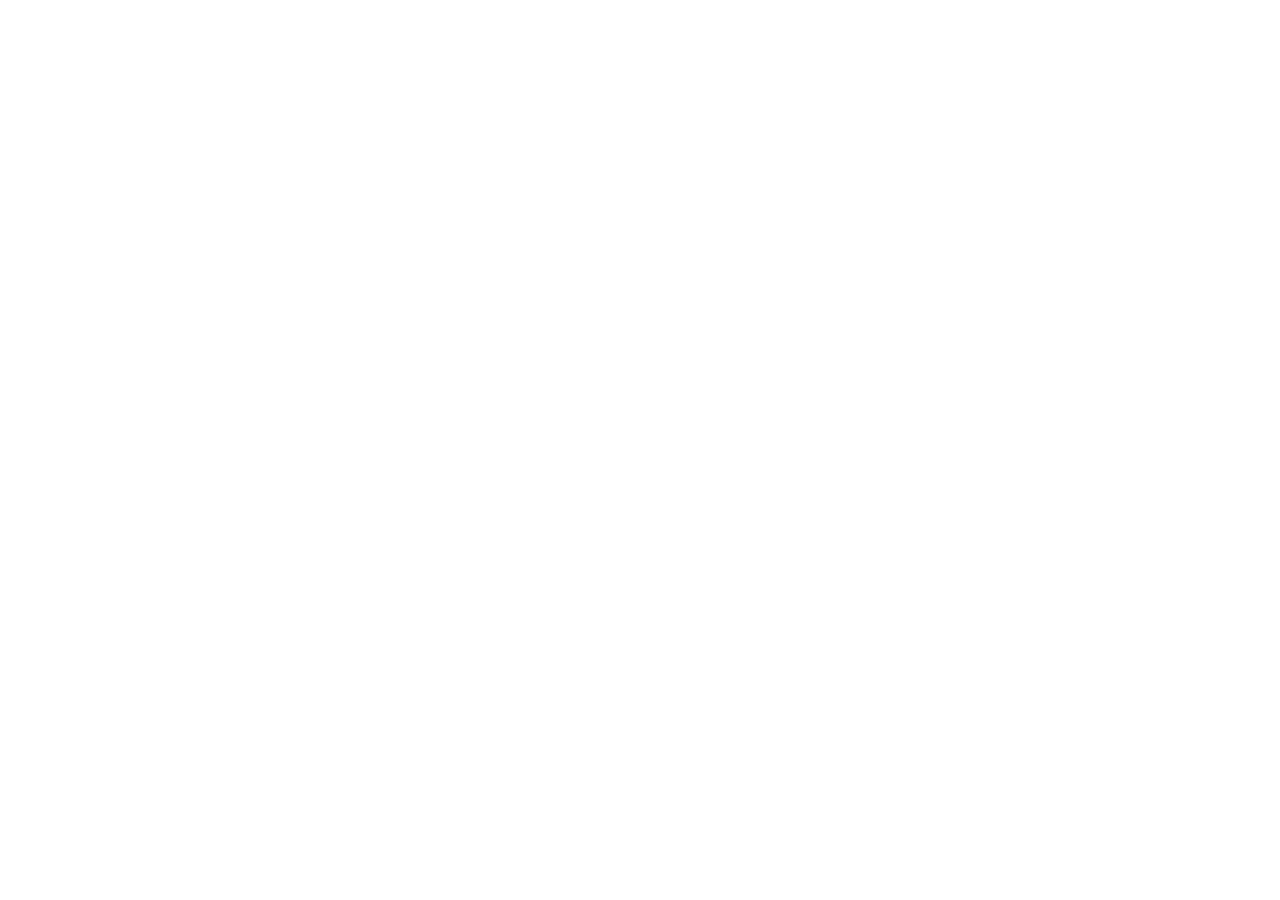
==== index.html @ b9ae2220 "index" ====
<!DOCTYPE html>
<html lang="en">
<head>
    <meta charset="UTF-8">
    <meta name="viewport" content="width=device-width, initial-scale=1.0">
    <title>Back to the Future</title>
</head>
<body>
    
</body>
</html>
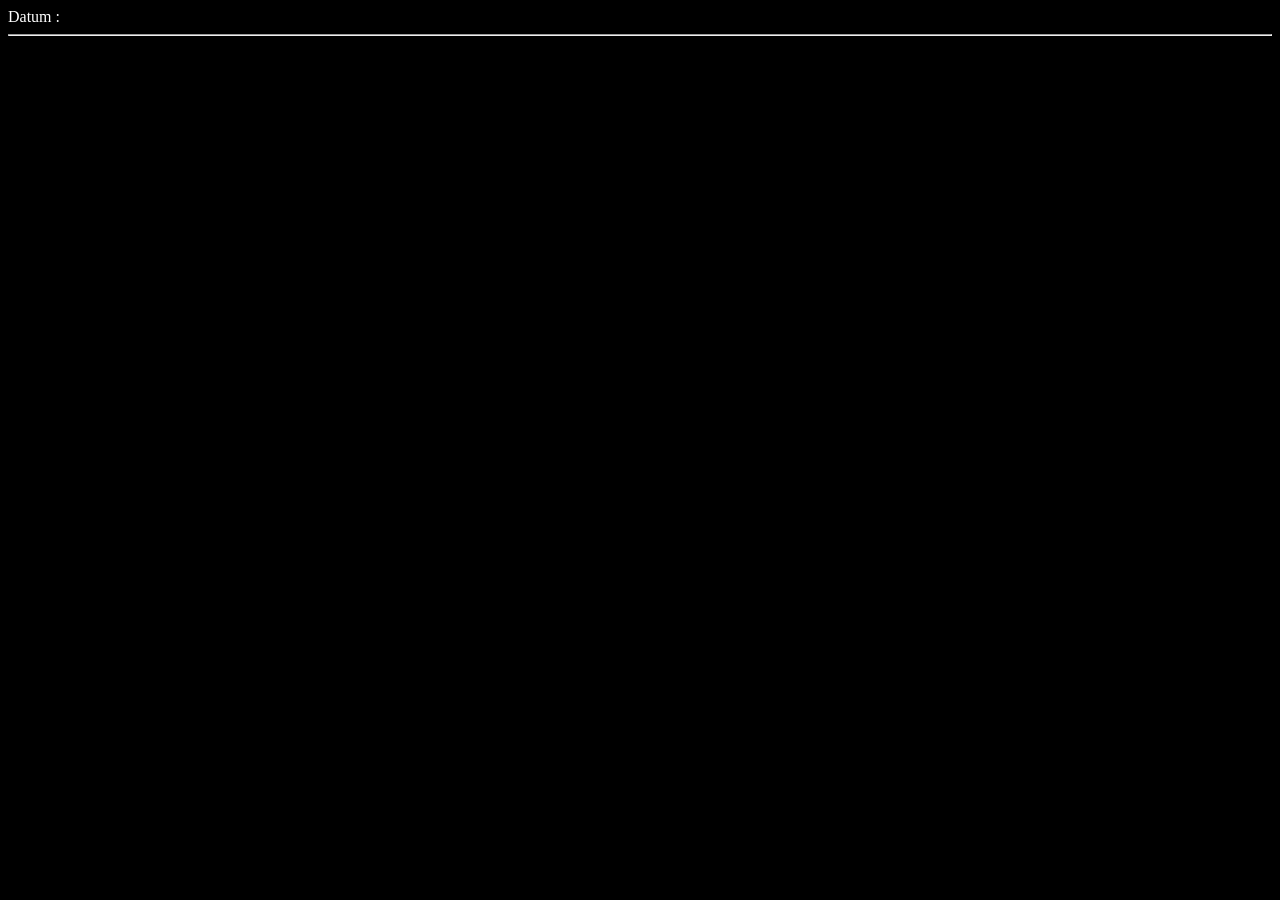
==== commit 22d7e60a: "css" ====
--- a/index.html
+++ b/index.html
@@ -4,8 +4,13 @@
     <meta charset="UTF-8">
     <meta name="viewport" content="width=device-width, initial-scale=1.0">
     <title>Back to the Future</title>
+    <link rel="stylesheet" href="style.css">
 </head>
 <body>
+    <div id="boven" >
+        Datum : 
     
+    </div>
+    <hr>
 </body>
 </html>
--- a/style.css
+++ b/style.css
@@ -0,0 +1,5 @@
+
+    body {
+background-color: black;
+color: white;
+    }
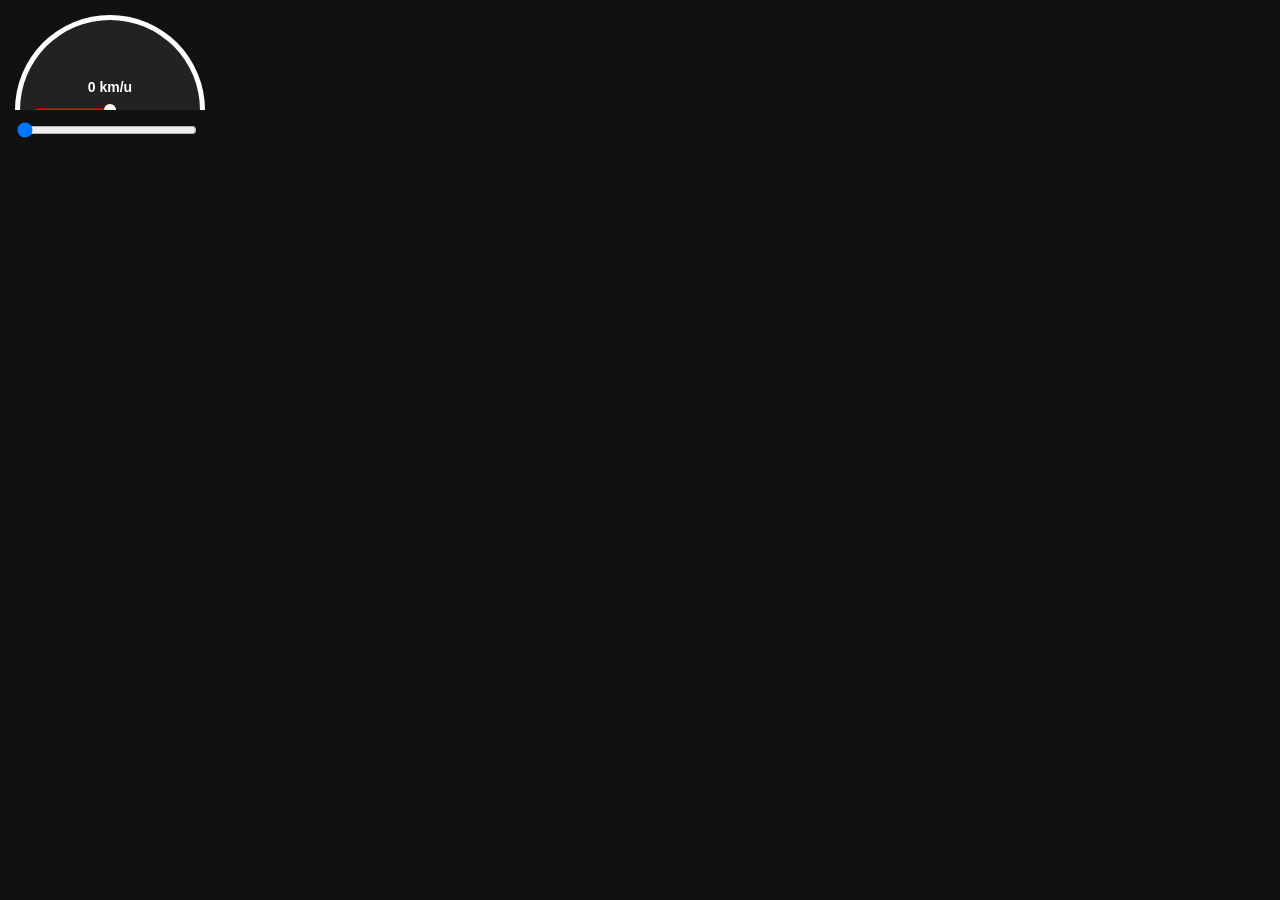
==== commit a2d5ea88: "snelheidsmeter" ====
--- a/index.html
+++ b/index.html
@@ -5,12 +5,25 @@
     <meta name="viewport" content="width=device-width, initial-scale=1.0">
     <title>Back to the Future</title>
     <link rel="stylesheet" href="style.css">
+  
 </head>
 <body>
-    <div id="boven" >
-        Datum : 
-    
+<div id="boven">
+  <div class="speedometer">
+        <div class="needle" id="needle"></div>
+        <div class="center"></div>
+        <div class="speed" id="speed">0 km/u</div>
     </div>
-    <hr>
+
+    <input
+        type="range"
+        min="0"
+        max="500"
+        value="0"
+        id="slider"
+        class="slider">
+</div>
+</div>
+<script src="script.js"></script>
 </body>
 </html>
--- a/style.css
+++ b/style.css
@@ -1,5 +1,58 @@
+body {
+    margin: 0;
+    background: #111;
+    font-family: Arial, sans-serif;
+}
 
-    body {
-background-color: black;
-color: white;
-    }+.speedometer {
+    width: 180px;
+    height: 90px;
+    border: 5px solid white;
+    border-bottom: none;
+    border-radius: 180px 180px 0 0;
+    position: absolute;
+    top: 15px;
+    left: 15px;
+    background: #222;
+    overflow: hidden;
+}
+
+.needle {
+    position: absolute;
+    width: 3px;
+    height: 75px;
+    background: red;
+    left: 50%;
+    bottom: 0;
+    transform-origin: bottom center;
+    transform: translateX(-50%) rotate(-90deg);
+    border-radius: 10px;
+}
+
+.center {
+    width: 12px;
+    height: 12px;
+    background: white;
+    border-radius: 50%;
+    position: absolute;
+    bottom: -6px;
+    left: 50%;
+    transform: translateX(-50%);
+}
+
+.speed {
+    position: absolute;
+    width: 100%;
+    text-align: center;
+    bottom: 15px;
+    color: white;
+    font-size: 14px;
+    font-weight: bold;
+}
+
+.slider {
+    width: 180px;
+    position: absolute;
+    top: 120px;
+    left: 15px;
+}
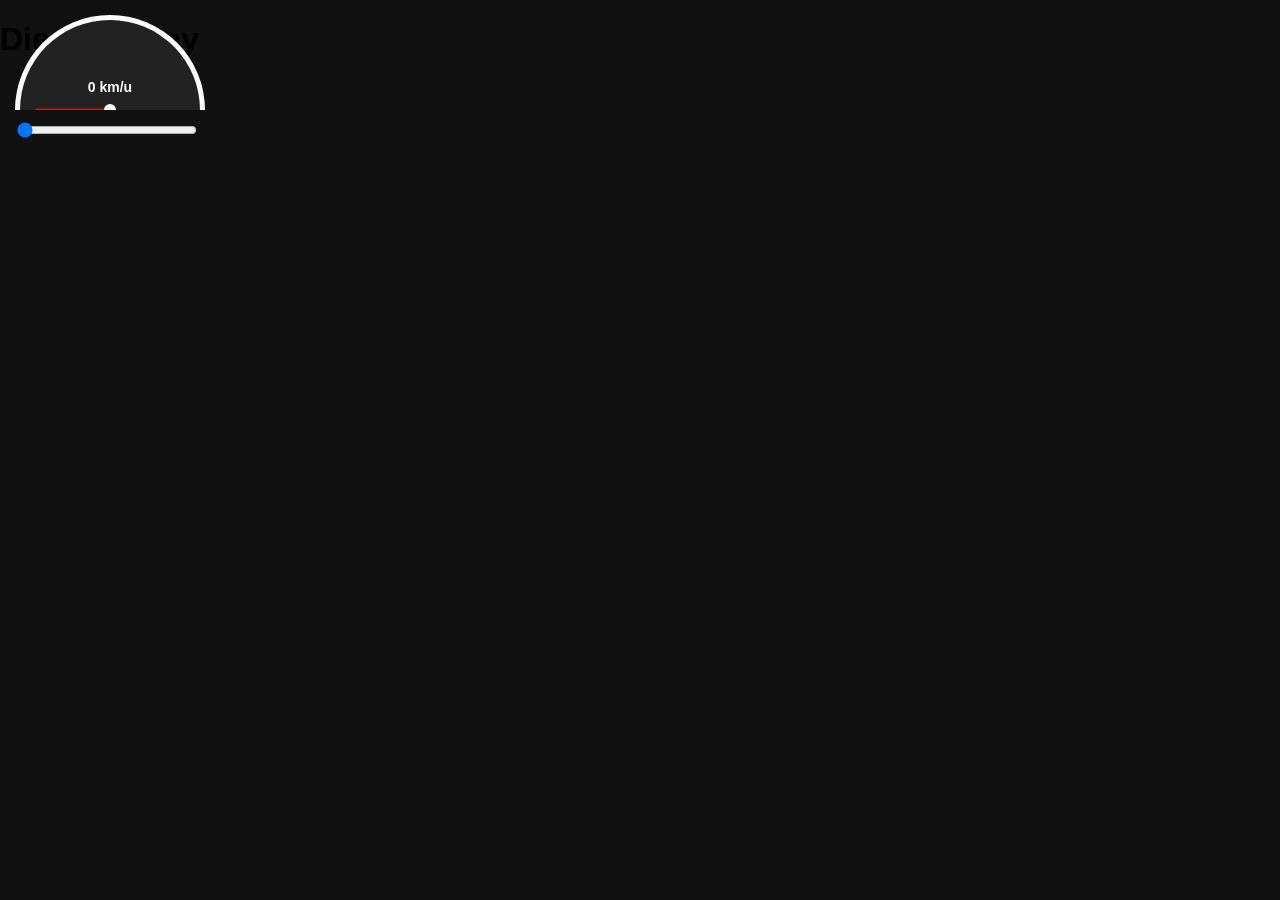
==== commit 58d5fcaf: "hhugo" ====
--- a/index.html
+++ b/index.html
@@ -14,7 +14,7 @@
         <div class="center"></div>
         <div class="speed" id="speed">0 km/u</div>
     </div>
-
+<h1> Diego us gay </h1>
     <input
         type="range"
         min="0"
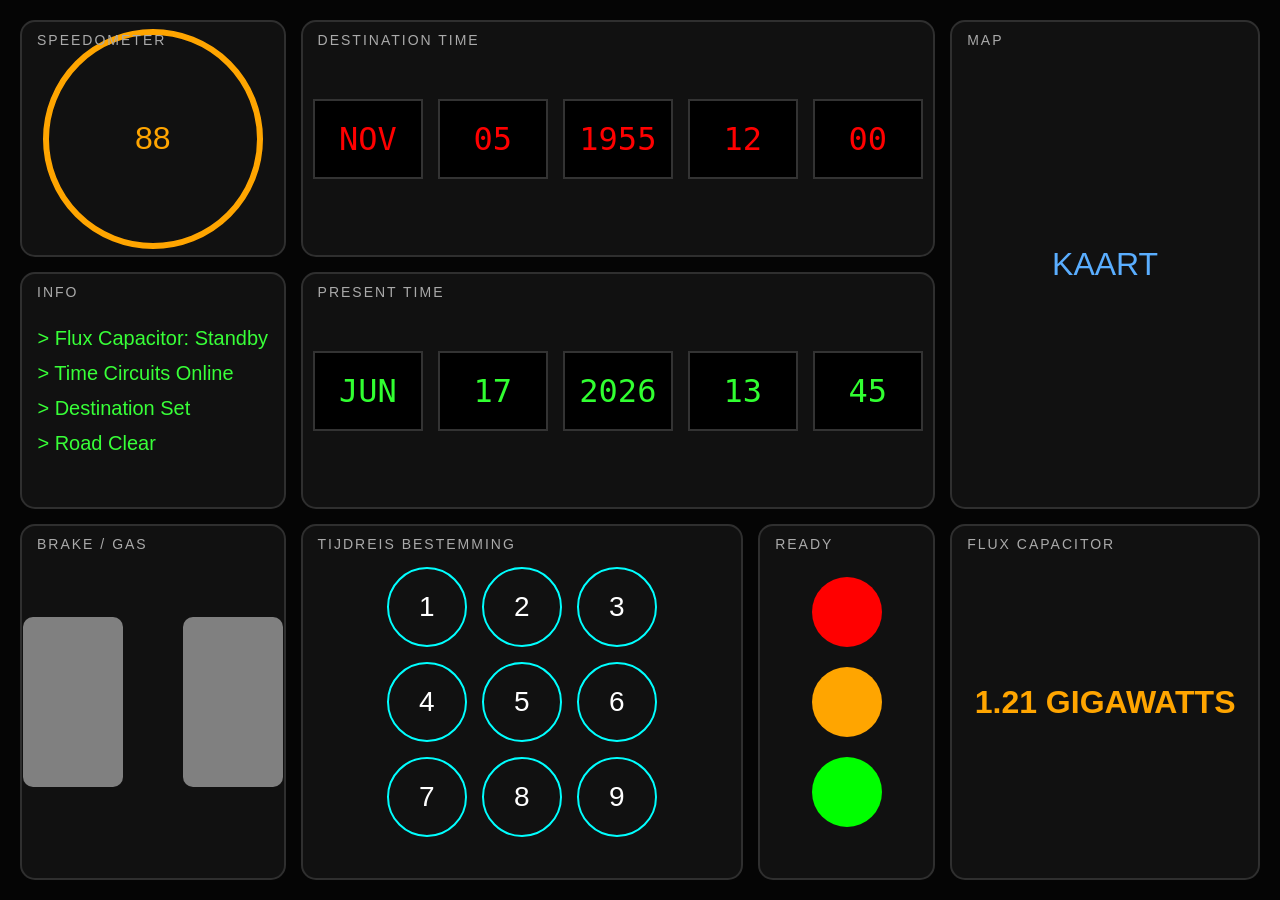
==== commit c00ea850: "new" ====
--- a/index.html
+++ b/index.html
@@ -1,29 +1,100 @@
 <!DOCTYPE html>
-<html lang="en">
+<html lang="nl">
 <head>
     <meta charset="UTF-8">
     <meta name="viewport" content="width=device-width, initial-scale=1.0">
-    <title>Back to the Future</title>
+    <title>Back To The Future Dashboard</title>
     <link rel="stylesheet" href="style.css">
-  
 </head>
 <body>
-<div id="boven">
-  <div class="speedometer">
-        <div class="needle" id="needle"></div>
-        <div class="center"></div>
-        <div class="speed" id="speed">0 km/u</div>
+
+<div class="dashboard">
+
+    <div class="panel speedometer">
+        <div class="title">Speedometer</div>
+        <div class="speed-circle">88</div>
     </div>
-<h1> Diego us gay </h1>
-    <input
-        type="range"
-        min="0"
-        max="500"
-        value="0"
-        id="slider"
-        class="slider">
+
+    <div class="panel destination">
+        <div class="title">Destination Time</div>
+
+        <div class="time-display">
+            <div class="time-box">NOV</div>
+            <div class="time-box">05</div>
+            <div class="time-box">1955</div>
+            <div class="time-box">12</div>
+            <div class="time-box">00</div>
+        </div>
+    </div>
+
+    <div class="panel map">
+        <div class="title">Map</div>
+    </div>
+
+    <div class="panel info">
+        <div class="title">Info</div>
+
+        <ul>
+            <li>> Flux Capacitor: Standby</li>
+            <li>> Time Circuits Online</li>
+            <li>> Destination Set</li>
+            <li>> Road Clear</li>
+        </ul>
+    </div>
+
+    <div class="panel present">
+        <div class="title">Present Time</div>
+
+        <div class="time-display">
+            <div class="time-box green">JUN</div>
+            <div class="time-box green">17</div>
+            <div class="time-box green">2026</div>
+            <div class="time-box green">13</div>
+            <div class="time-box green">45</div>
+        </div>
+    </div>
+
+    <div class="panel pedals">
+        <div class="title">Brake / Gas</div>
+
+        <div class="pedal-container">
+            <div class="pedal"></div>
+            <div class="pedal"></div>
+        </div>
+    </div>
+
+    <div class="panel keypad">
+        <div class="title">Tijdreis Bestemming</div>
+
+        <div class="keypad-grid">
+            <div class="key">1</div>
+            <div class="key">2</div>
+            <div class="key">3</div>
+            <div class="key">4</div>
+            <div class="key">5</div>
+            <div class="key">6</div>
+            <div class="key">7</div>
+            <div class="key">8</div>
+            <div class="key">9</div>
+        </div>
+    </div>
+
+    <div class="panel lights">
+        <div class="title">Ready</div>
+
+        <div class="light-box">
+            <div class="light red"></div>
+            <div class="light yellow"></div>
+            <div class="light green-light"></div>
+        </div>
+    </div>
+
+    <div class="panel flux">
+        <div class="title">Flux Capacitor</div>
+        <h2>1.21 GIGAWATTS</h2>
+    </div>
+
 </div>
-</div>
-<script src="script.js"></script>
+
 </body>
 </html>
--- a/style.css
+++ b/style.css
@@ -1,58 +1,225 @@
-body {
-    margin: 0;
-    background: #111;
-    font-family: Arial, sans-serif;
-}
-
-.speedometer {
-    width: 180px;
-    height: 90px;
-    border: 5px solid white;
-    border-bottom: none;
-    border-radius: 180px 180px 0 0;
-    position: absolute;
-    top: 15px;
-    left: 15px;
-    background: #222;
-    overflow: hidden;
-}
-
-.needle {
-    position: absolute;
-    width: 3px;
-    height: 75px;
-    background: red;
-    left: 50%;
-    bottom: 0;
-    transform-origin: bottom center;
-    transform: translateX(-50%) rotate(-90deg);
-    border-radius: 10px;
-}
-
-.center {
-    width: 12px;
-    height: 12px;
-    background: white;
-    border-radius: 50%;
-    position: absolute;
-    bottom: -6px;
-    left: 50%;
-    transform: translateX(-50%);
-}
-
-.speed {
-    position: absolute;
-    width: 100%;
-    text-align: center;
-    bottom: 15px;
-    color: white;
-    font-size: 14px;
-    font-weight: bold;
-}
-
-.slider {
-    width: 180px;
-    position: absolute;
-    top: 120px;
-    left: 15px;
+*{
+    margin:0;
+    padding:0;
+    box-sizing:border-box;
+}
+
+body{
+    background:#050505;
+    font-family:Arial, Helvetica, sans-serif;
+    height:100vh;
+    display:flex;
+    justify-content:center;
+    align-items:center;
+    padding:20px;
+}
+
+.dashboard{
+    width:100%;
+    height:100%;
+
+    display:grid;
+
+    grid-template-columns:
+        1.2fr
+        2fr
+        0.8fr
+        1.4fr;
+
+    grid-template-rows:
+        1fr
+        1fr
+        1.5fr;
+
+    gap:15px;
+}
+
+.panel{
+    background:#111;
+    border:2px solid #2f2f2f;
+    border-radius:15px;
+    color:white;
+    display:flex;
+    justify-content:center;
+    align-items:center;
+    position:relative;
+    overflow:hidden;
+}
+
+.title{
+    position:absolute;
+    top:10px;
+    left:15px;
+    font-size:14px;
+    color:#aaa;
+    text-transform:uppercase;
+    letter-spacing:2px;
+}
+
+/* GRID */
+
+.speedometer{
+    grid-column:1;
+    grid-row:1;
+}
+
+.destination{
+    grid-column:2 / 4;
+    grid-row:1;
+}
+
+.map{
+    grid-column:4;
+    grid-row:1 / 3;
+}
+
+.info{
+    grid-column:1;
+    grid-row:2;
+}
+
+.present{
+    grid-column:2 / 4;
+    grid-row:2;
+}
+
+.pedals{
+    grid-column:1;
+    grid-row:3;
+}
+
+.keypad{
+    grid-column:2;
+    grid-row:3;
+}
+
+.lights{
+    grid-column:3;
+    grid-row:3;
+}
+
+.flux{
+    grid-column:4;
+    grid-row:3;
+}
+
+/* SPEEDOMETER */
+
+.speed-circle{
+    width:220px;
+    height:220px;
+    border:6px solid orange;
+    border-radius:50%;
+    display:flex;
+    justify-content:center;
+    align-items:center;
+    color:orange;
+    font-size:2rem;
+}
+
+/* TIJD */
+
+.time-display{
+    display:flex;
+    gap:15px;
+}
+
+.time-box{
+    width:110px;
+    height:80px;
+    background:black;
+    border:2px solid #333;
+    color:red;
+    font-size:2rem;
+    display:flex;
+    justify-content:center;
+    align-items:center;
+    font-family:monospace;
+}
+
+.green{
+    color:#31ff31;
+}
+
+/* MAP */
+
+.map::before{
+    content:"KAART";
+    color:#5aaeff;
+    font-size:2rem;
+}
+
+/* INFO */
+
+.info ul{
+    list-style:none;
+    color:#38ff38;
+    line-height:35px;
+    font-size:20px;
+}
+
+/* PEDALS */
+
+.pedal-container{
+    display:flex;
+    gap:60px;
+}
+
+.pedal{
+    width:100px;
+    height:170px;
+    background:gray;
+    border-radius:10px;
+}
+
+/* KEYPAD */
+
+.keypad-grid{
+    display:grid;
+    grid-template-columns:repeat(3,80px);
+    gap:15px;
+}
+
+.key{
+    width:80px;
+    height:80px;
+    border-radius:50%;
+    border:2px solid cyan;
+    display:flex;
+    justify-content:center;
+    align-items:center;
+    font-size:28px;
+}
+
+/* STOPLICHT */
+
+.light-box{
+    display:flex;
+    flex-direction:column;
+    gap:20px;
+}
+
+.light{
+    width:70px;
+    height:70px;
+    border-radius:50%;
+}
+
+.red{
+    background:red;
+}
+
+.yellow{
+    background:orange;
+}
+
+.green-light{
+    background:lime;
+}
+
+/* FLUX */
+
+.flux h2{
+    color:orange;
+    font-size:2rem;
 }
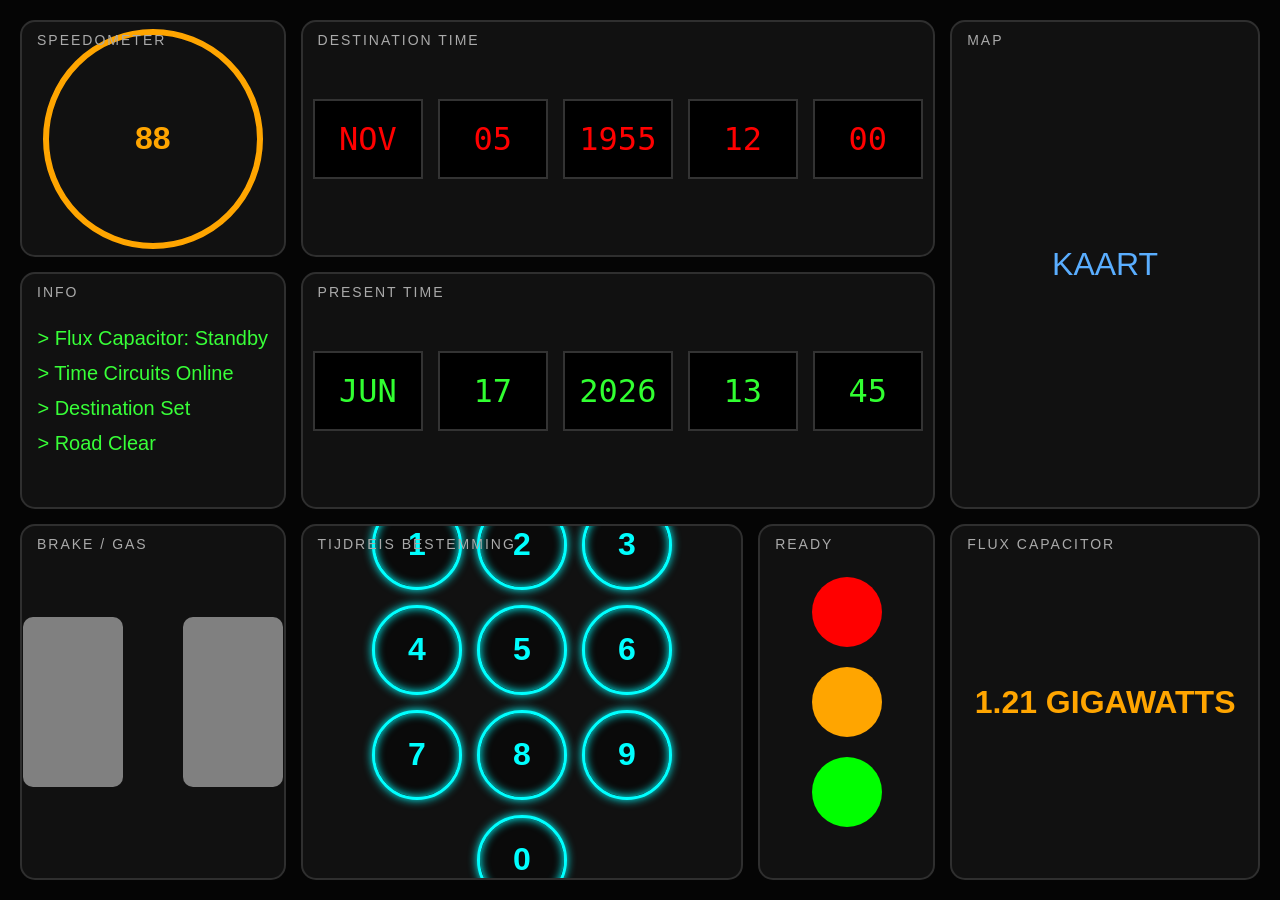
==== commit fdd08247: "new2" ====
--- a/index.html
+++ b/index.html
@@ -70,12 +70,18 @@
             <div class="key">1</div>
             <div class="key">2</div>
             <div class="key">3</div>
+
             <div class="key">4</div>
             <div class="key">5</div>
             <div class="key">6</div>
+
             <div class="key">7</div>
             <div class="key">8</div>
             <div class="key">9</div>
+
+            <div></div>
+            <div class="key">0</div>
+            <div></div>
         </div>
     </div>
 
--- a/style.css
+++ b/style.css
@@ -115,6 +115,7 @@
     align-items:center;
     color:orange;
     font-size:2rem;
+    font-weight:bold;
 }
 
 /* TIJD */
@@ -176,19 +177,37 @@
 
 .keypad-grid{
     display:grid;
-    grid-template-columns:repeat(3,80px);
+    grid-template-columns:repeat(3,90px);
+    grid-template-rows:repeat(4,90px);
     gap:15px;
 }
 
 .key{
-    width:80px;
-    height:80px;
+    width:90px;
+    height:90px;
     border-radius:50%;
-    border:2px solid cyan;
-    display:flex;
-    justify-content:center;
-    align-items:center;
-    font-size:28px;
+    border:3px solid cyan;
+    color:cyan;
+    background:#0a0a0a;
+    display:flex;
+    justify-content:center;
+    align-items:center;
+    font-size:32px;
+    font-weight:bold;
+    cursor:pointer;
+    transition:0.3s;
+    box-shadow:
+        0 0 10px cyan,
+        inset 0 0 10px cyan;
+}
+
+.key:hover{
+    transform:scale(1.1);
+    background:cyan;
+    color:black;
+    box-shadow:
+        0 0 25px cyan,
+        0 0 50px cyan;
 }
 
 /* STOPLICHT */
@@ -222,4 +241,5 @@
 .flux h2{
     color:orange;
     font-size:2rem;
+    text-align:center;
 }
